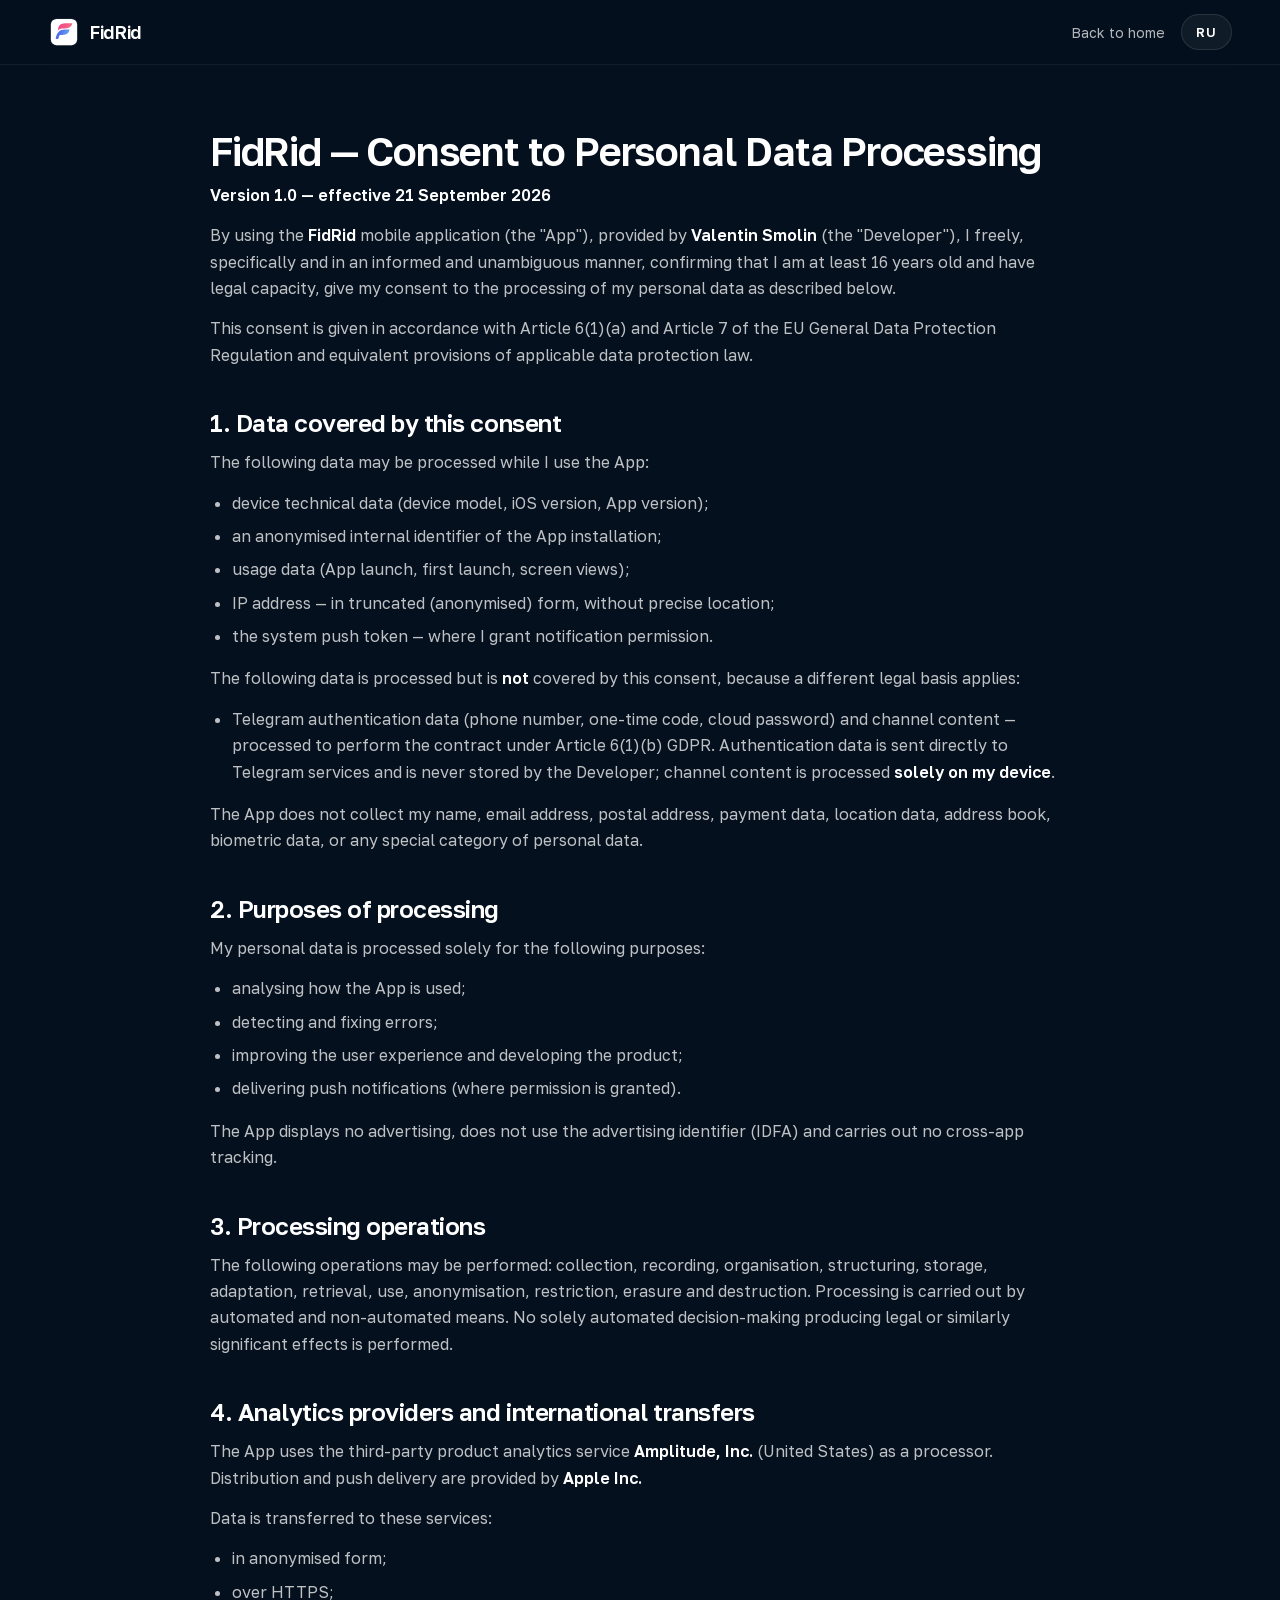
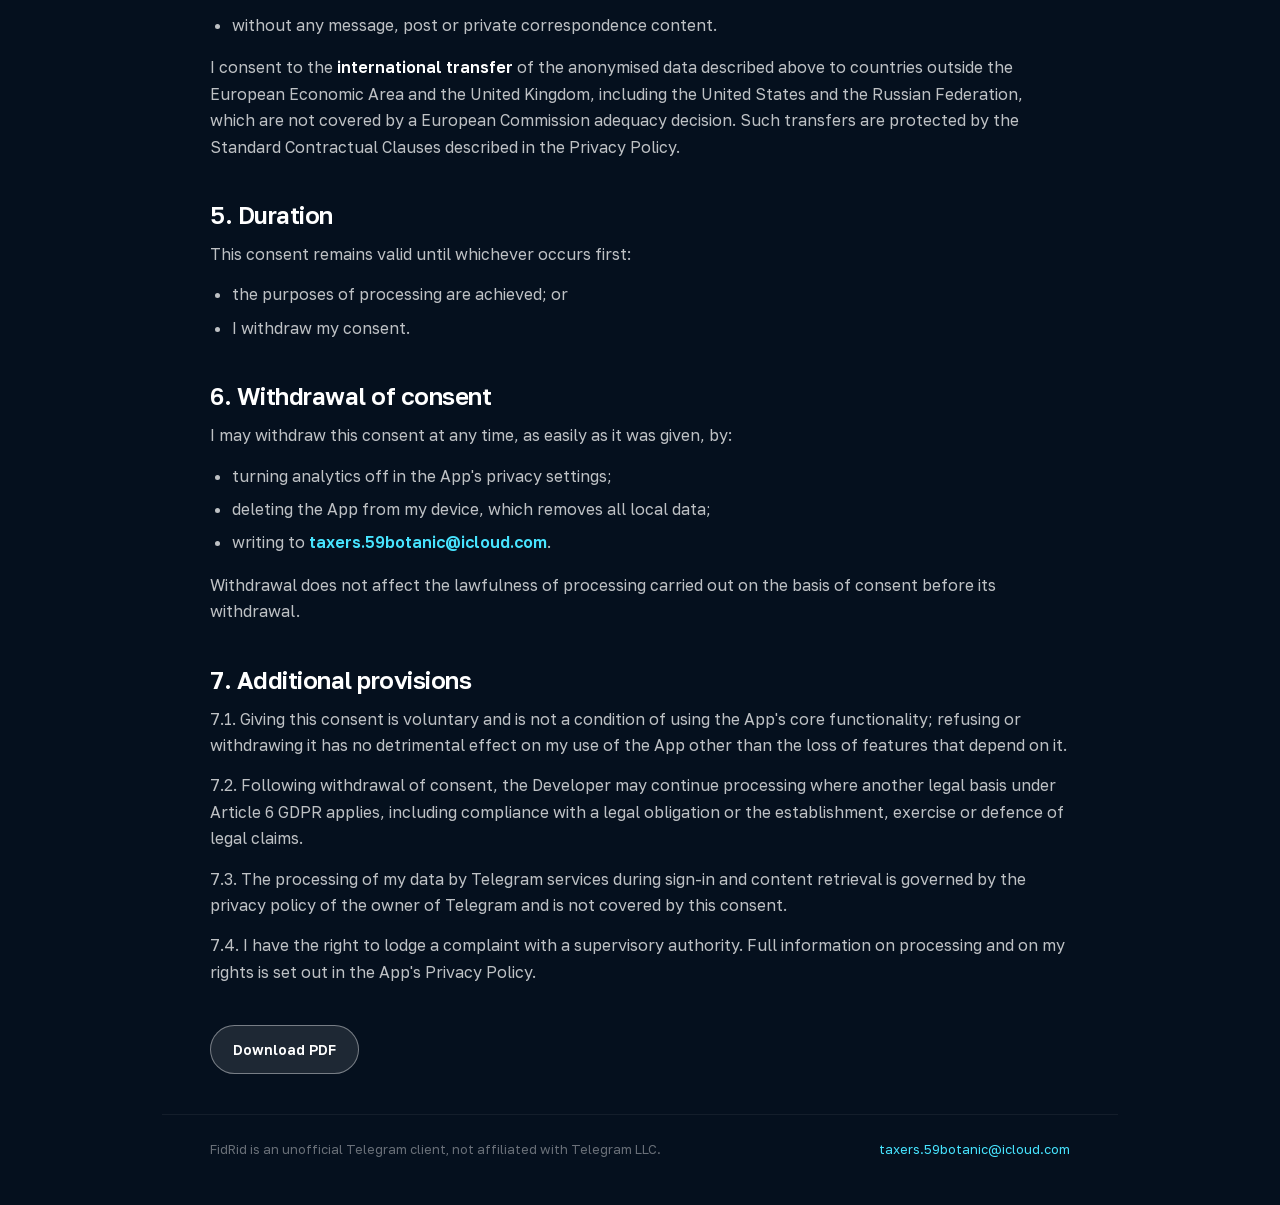
==== legal/consent/index.html @ d770ea28 "feat: страницы юридических документов и контакт поддержки Документы теперь не только PDF, но и стран" ====
<!DOCTYPE html>
<html lang="ru">
<head>
<meta charset="utf-8">
<meta name="viewport" content="width=device-width, initial-scale=1">
<title>Согласие на обработку персональных данных - FidRid</title>
<script>window.__fidridTitles = { ru: "Согласие на обработку персональных данных - FidRid", en: "FidRid — Consent to Personal Data Processing" };</script>
<meta name="description" content="Согласие на обработку персональных данных">
<meta name="theme-color" content="#05101E">
<meta name="robots" content="index, follow">
<link rel="canonical" href="https://svalia.github.io/fidrid-landing/legal/consent/">
<link rel="icon" type="image/svg+xml" href="../../assets/favicon.svg">
<link rel="icon" type="image/png" sizes="32x32" href="../../assets/favicon-32.png">
<link rel="apple-touch-icon" sizes="180x180" href="../../assets/apple-touch-icon.png">

<script>
// Выбор языка до первой отрисовки, ключ общий с лендингом
(function () {
  var saved = null;
  try { saved = localStorage.getItem('fidrid-lang'); } catch (e) {}
  if (saved !== 'ru' && saved !== 'en') saved = null;
  var nav = (navigator.languages && navigator.languages[0]) || navigator.language || 'ru';
  window.__fidridLang = saved || (/^ru/i.test(nav) ? 'ru' : 'en');
  document.documentElement.lang = window.__fidridLang;
})();
</script>

<link rel="stylesheet" href="../../css/golos-embed.css">
<link rel="stylesheet" href="../../css/tokens/colors.css">
<link rel="stylesheet" href="../../css/tokens/typography.css">
<link rel="stylesheet" href="../../css/tokens/layout.css">
<link rel="stylesheet" href="../legal.css">
</head>
<body>

<header>
  <a class="brand" href="../../">
    <img src="../../assets/favicon.svg" alt="" width="32" height="32">
    <span>FidRid</span>
  </a>
  <nav>
    <a class="back" href="../../" data-t="back">На главную</a>
    <button type="button" id="lang-toggle" data-nolang="1">EN</button>
  </nav>
</header>

<main>
  <article data-lang="ru">
<h1>Согласие на обработку персональных данных</h1>
<p><strong>Редакция от 21 сентября 2026 г. Версия 1.0</strong></p>
<p>Я, используя мобильное приложение <strong>FidRid</strong> (далее — «Приложение»), предоставляемое физическим лицом <strong>Смолиным Валентином Владимировичем</strong> (далее — «Оператор»), действуя свободно, своей волей и в своём интересе, подтверждая свою дееспособность и достижение возраста 16 лет, даю согласие Оператору на обработку моих персональных данных в соответствии со статьёй 9 Федерального закона Российской Федерации от 27.07.2006 № 152-ФЗ «О персональных данных».</p>
<h2>1. Персональные данные, на обработку которых даётся согласие</h2>
<p>В рамках использования Приложения могут обрабатываться следующие данные:</p>
<ul>
<li>технические данные устройства (модель устройства, версия iOS, версия Приложения);</li>
<li>обезличенный внутренний идентификатор установки Приложения;</li>
<li>данные об использовании Приложения (факт запуска, первый запуск, открытие экранов);</li>
<li>IP-адрес — в обезличенном (усечённом) виде, без точного определения местоположения;</li>
<li>системный push-токен — при предоставлении разрешения на уведомления;</li>
<li>данные авторизации в аккаунте Telegram (номер телефона, одноразовый код подтверждения, облачный пароль при двухфакторной защите) — передаются непосредственно сервисам Telegram и Оператором <strong>не сохраняются</strong>;</li>
<li>содержимое каналов, на которые я подписан, и мои настройки ленты — обрабатываются <strong>исключительно локально на моём устройстве</strong> и Оператору не передаются.</li>
</ul>
<p>Приложение не собирает имя, фамилию, адрес электронной почты, почтовый адрес, платёжные данные, данные геолокации, адресную книгу, биометрические данные и специальные категории персональных данных.</p>
<h2>2. Цели обработки персональных данных</h2>
<p>Персональные данные обрабатываются исключительно в следующих целях:</p>
<ul>
<li>обеспечение работы и функциональности Приложения, включая авторизацию и формирование ленты каналов;</li>
<li>анализ использования Приложения;</li>
<li>выявление и исправление ошибок;</li>
<li>улучшение пользовательского опыта и развитие продукта;</li>
<li>доставка push-уведомлений (при наличии разрешения).</li>
</ul>
<p>Приложение не показывает рекламу, не использует рекламный идентификатор IDFA и не осуществляет межприложенческого отслеживания.</p>
<h2>3. Действия с персональными данными</h2>
<p>В ходе обработки могут совершаться следующие действия: сбор, запись, систематизация, накопление, хранение, уточнение (обновление, изменение), извлечение, использование, обезличивание, блокирование, удаление, уничтожение.</p>
<p>Обработка осуществляется как с использованием средств автоматизации, так и без их использования.</p>
<h2>4. Аналитика и третьи лица</h2>
<p>Приложение использует сторонний сервис продуктовой аналитики <strong>Amplitude, Inc.</strong> (США). Распространение Приложения и доставка push-уведомлений обеспечиваются <strong>Apple Inc.</strong></p>
<p>Передача данных указанным сервисам осуществляется:</p>
<ul>
<li>в обезличенном виде;</li>
<li>по защищённому протоколу HTTPS;</li>
<li>без передачи содержимого сообщений, публикаций и личной переписки.</li>
</ul>
<p>Настоящим я также даю согласие на <strong>трансграничную передачу</strong> обезличенных данных на территорию иностранных государств, включая США, в объёме, указанном выше.</p>
<h2>5. Срок действия согласия</h2>
<p>Согласие действует до момента:</p>
<ul>
<li>достижения целей обработки персональных данных; либо</li>
<li>отзыва согласия мною —</li>
</ul>
<p>в зависимости от того, что наступит раньше.</p>
<h2>6. Отзыв согласия</h2>
<p>Я вправе отозвать настоящее согласие в любой момент, направив запрос на электронную почту: <strong><a href="mailto:taxers.59botanic@icloud.com">taxers.59botanic@icloud.com</a></strong></p>
<p>Я также вправе прекратить обработку самостоятельно:</p>
<ul>
<li>отключив аналитику в настройках Приложения;</li>
<li>завершив сессию в настройках Приложения или в списке активных сессий Telegram;</li>
<li>удалив Приложение с устройства — это влечёт удаление всех локальных данных.</li>
</ul>
<h2>7. Дополнительные условия</h2>
<p>7.1. В случае отзыва согласия Оператор вправе продолжить обработку данных без согласия субъекта при наличии оснований, предусмотренных частями 2–11 статьи 6, частью 2 статьи 10 и частью 2 статьи 11 Федерального закона № 152-ФЗ.</p>
<p>7.2. Обработка моих данных сервисами Telegram при авторизации и получении содержимого каналов регулируется политикой конфиденциальности правообладателя Telegram и не является предметом настоящего согласия.</p>
<p>7.3. Подробные сведения об обработке персональных данных содержатся в Политике конфиденциальности Приложения.</p>
  </article>
  <article data-lang="en" hidden>
<h1>FidRid — Consent to Personal Data Processing</h1>
<p><strong>Version 1.0 — effective 21 September 2026</strong></p>
<p>By using the <strong>FidRid</strong> mobile application (the &quot;App&quot;), provided by <strong>Valentin Smolin</strong> (the &quot;Developer&quot;), I freely, specifically and in an informed and unambiguous manner, confirming that I am at least 16 years old and have legal capacity, give my consent to the processing of my personal data as described below.</p>
<p>This consent is given in accordance with Article 6(1)(a) and Article 7 of the EU General Data Protection Regulation and equivalent provisions of applicable data protection law.</p>
<h2>1. Data covered by this consent</h2>
<p>The following data may be processed while I use the App:</p>
<ul>
<li>device technical data (device model, iOS version, App version);</li>
<li>an anonymised internal identifier of the App installation;</li>
<li>usage data (App launch, first launch, screen views);</li>
<li>IP address — in truncated (anonymised) form, without precise location;</li>
<li>the system push token — where I grant notification permission.</li>
</ul>
<p>The following data is processed but is <strong>not</strong> covered by this consent, because a different legal basis applies:</p>
<ul>
<li>Telegram authentication data (phone number, one-time code, cloud password) and channel content — processed to perform the contract under Article 6(1)(b) GDPR. Authentication data is sent directly to Telegram services and is never stored by the Developer; channel content is processed <strong>solely on my device</strong>.</li>
</ul>
<p>The App does not collect my name, email address, postal address, payment data, location data, address book, biometric data, or any special category of personal data.</p>
<h2>2. Purposes of processing</h2>
<p>My personal data is processed solely for the following purposes:</p>
<ul>
<li>analysing how the App is used;</li>
<li>detecting and fixing errors;</li>
<li>improving the user experience and developing the product;</li>
<li>delivering push notifications (where permission is granted).</li>
</ul>
<p>The App displays no advertising, does not use the advertising identifier (IDFA) and carries out no cross-app tracking.</p>
<h2>3. Processing operations</h2>
<p>The following operations may be performed: collection, recording, organisation, structuring, storage, adaptation, retrieval, use, anonymisation, restriction, erasure and destruction. Processing is carried out by automated and non-automated means. No solely automated decision-making producing legal or similarly significant effects is performed.</p>
<h2>4. Analytics providers and international transfers</h2>
<p>The App uses the third-party product analytics service <strong>Amplitude, Inc.</strong> (United States) as a processor. Distribution and push delivery are provided by <strong>Apple Inc.</strong></p>
<p>Data is transferred to these services:</p>
<ul>
<li>in anonymised form;</li>
<li>over HTTPS;</li>
<li>without any message, post or private correspondence content.</li>
</ul>
<p>I consent to the <strong>international transfer</strong> of the anonymised data described above to countries outside the European Economic Area and the United Kingdom, including the United States and the Russian Federation, which are not covered by a European Commission adequacy decision. Such transfers are protected by the Standard Contractual Clauses described in the Privacy Policy.</p>
<h2>5. Duration</h2>
<p>This consent remains valid until whichever occurs first:</p>
<ul>
<li>the purposes of processing are achieved; or</li>
<li>I withdraw my consent.</li>
</ul>
<h2>6. Withdrawal of consent</h2>
<p>I may withdraw this consent at any time, as easily as it was given, by:</p>
<ul>
<li>turning analytics off in the App&#x27;s privacy settings;</li>
<li>deleting the App from my device, which removes all local data;</li>
<li>writing to <strong><a href="mailto:taxers.59botanic@icloud.com">taxers.59botanic@icloud.com</a></strong>.</li>
</ul>
<p>Withdrawal does not affect the lawfulness of processing carried out on the basis of consent before its withdrawal.</p>
<h2>7. Additional provisions</h2>
<p>7.1. Giving this consent is voluntary and is not a condition of using the App&#x27;s core functionality; refusing or withdrawing it has no detrimental effect on my use of the App other than the loss of features that depend on it.</p>
<p>7.2. Following withdrawal of consent, the Developer may continue processing where another legal basis under Article 6 GDPR applies, including compliance with a legal obligation or the establishment, exercise or defence of legal claims.</p>
<p>7.3. The processing of my data by Telegram services during sign-in and content retrieval is governed by the privacy policy of the owner of Telegram and is not covered by this consent.</p>
<p>7.4. I have the right to lodge a complaint with a supervisory authority. Full information on processing and on my rights is set out in the App&#x27;s Privacy Policy.</p>
  </article>

  <p class="download">
    <a id="pdf-link" href="../Consent_to_Personal_Data_Processing_Ru.pdf" target="_blank" rel="noopener" data-t="pdf">
      Скачать PDF
    </a>
  </p>
</main>

<footer>
  <span data-t="disclaimer">FidRid — неофициальный клиент Telegram, не связанный с Telegram LLC.</span>
  <a href="mailto:taxers.59botanic@icloud.com">taxers.59botanic@icloud.com</a>
</footer>

<script src="../legal.js"></script>
</body>
</html>
---- css/golos-embed.css ----
/* Golos Text (variable) — embedded subsets, no external deps */
@font-face{font-family:'Golos Text';font-style:normal;font-weight:400 900;font-display:swap;src:url([data-uri]) format('woff2');unicode-range:U+0460-052F, U+1C80-1C8A, U+20B4, U+2DE0-2DFF, U+A640-A69F, U+FE2E-FE2F;}
@font-face{font-family:'Golos Text';font-style:normal;font-weight:400 900;font-display:swap;src:url([data-uri]) format('woff2');unicode-range:U+0301, U+0400-045F, U+0490-0491, U+04B0-04B1, U+2116;}
@font-face{font-family:'Golos Text';font-style:normal;font-weight:400 900;font-display:swap;src:url([data-uri]) format('woff2');unicode-range:U+0100-02BA, U+02BD-02C5, U+02C7-02CC, U+02CE-02D7, U+02DD-02FF, U+0304, U+0308, U+0329, U+1D00-1DBF, U+1E00-1E9F, U+1EF2-1EFF, U+2020, U+20A0-20AB, U+20AD-20C0, U+2113, U+2C60-2C7F, U+A720-A7FF;}
@font-face{font-family:'Golos Text';font-style:normal;font-weight:400 900;font-display:swap;src:url([data-uri]) format('woff2');unicode-range:U+0000-00FF, U+0131, U+0152-0153, U+02BB-02BC, U+02C6, U+02DA, U+02DC, U+0304, U+0308, U+0329, U+2000-206F, U+20AC, U+2122, U+2191, U+2193, U+2212, U+2215, U+FEFF, U+FFFD;}
---- css/tokens/colors.css ----
/* ============================================================
   tokens/colors.css — Dark Keynote palette
   Base hues, text ramps, glass surfaces, borders, gradients
   ============================================================ */
:root {
  /* base canvas */
  --bg:            #05101E;   /* primary near-black navy */
  --bg-2:          #060d18;   /* deeper panel navy */

  /* text ramp (white @ descending alpha) */
  --text:          #FFFFFF;
  --text-muted:    rgba(255,255,255,.70);
  --text-subtle:   rgba(255,255,255,.45);
  --text-faint:    rgba(255,255,255,.30);
  --slate:         #728496;   /* cool grey for neutral marks */
  --main:          #2AB2F2;   /* legacy primary */

  /* accent hues */
  --cyan:          #00C6FF;
  --cyan-2:        #47E4FF;
  --blue:          #5282FF;
  --blue-2:        #2596FF;
  --purple:        #9D8BE7;
  --purple-bright: #6624FA;
  --purple-soft:   #C39AF8;
  --lilac:         #E9D7F6;
  --deep-purple:   #3C1581;
  --green:         #2BFDCC;   /* "go" / success / target paths */
  --danger:        #FF5A5A;

  /* glass surfaces — white @ low alpha over the navy canvas */
  --surface-1:     rgba(255,255,255,.10);
  --surface-2:     rgba(255,255,255,.05);
  --surface-3:     rgba(255,255,255,.025);

  /* borders — white @ alpha, strong → faint */
  --border:        rgba(255,255,255,.40);
  --border-soft:   rgba(255,255,255,.10);
  --border-faint:  rgba(255,255,255,.06);
  --glow-purple:   rgba(191,128,255,.20);

  /* signature gradients */
  --grad-headline:      linear-gradient(46deg, #FFF 0%, #FFF 28%, #0476E1 64%, #00D9FF 100%); /* @kind color */
  --grad-headline-rich: linear-gradient(46deg, #0476E1 0%, #00D9FF 33%, #2596FF 67%, #47E4FF 100%); /* @kind color */
  --grad-cta:           linear-gradient(315deg, #2BFDCC 0%, #00C6FF 47.56%, #006AFF 100%); /* @kind color */
  --grad-cta-46:        linear-gradient(46deg, #0476E1 0%, #00D9FF 100%); /* @kind color */
  --grad-section:       linear-gradient(134deg, #E9D7F6 0%, #6624FA 47.29%, #00D8FF 100%); /* @kind color */
  --grad-purple:        linear-gradient(315deg, #9983E8 0%, #7036F6 100%); /* @kind color */
  --grad-stat:          linear-gradient(56deg, #3770ED 5%, #47C9FA 84%); /* @kind color */
  --grad-muted:         linear-gradient(135deg, #C6C6D2 0%, #9192A6 100%); /* @kind color */
}
---- css/tokens/typography.css ----
/* ============================================================
   tokens/typography.css — type families
   Golos Text (variable) is the brand face; embedded in golos-embed.css
   Fallbacks name the internal SB Sans faces, then system.
   ============================================================ */
:root {
  --font-display: "Golos Text", "SB Sans Display", Roboto, system-ui, sans-serif;
  --font-text:    "Golos Text", "SB Sans Text", Roboto, system-ui, sans-serif;

  /* weights actually used across the deck system */
  --fw-regular:  400; /* @kind font */
  --fw-medium:   500; /* @kind font */
  --fw-semibold: 600; /* @kind font */
  --fw-bold:     700; /* @kind font */
  --fw-black:    800; /* @kind font */
}
---- css/tokens/layout.css ----
/* ============================================================
   tokens/layout.css — content width & responsive gutter
   ============================================================ */
:root {
  --maxw: 1240px;                  /* default content column */
  --maxw-wide: 1480px;             /* wide schema / app frames */
  --pad:  clamp(20px, 5vw, 80px);  /* page side padding */
}
---- legal/legal.css ----
/* Оформление страниц с юридическими документами.

   Цвета и шрифт берутся из токенов дизайн-системы лендинга, но вёрстка здесь
   своя: это длинный текст, которому нужна колонка комфортной ширины, крупный
   межстрочный интервал и таблицы, не ломающие страницу на телефоне.
*/

html, body {
  margin: 0;
  background: var(--bg, #05101E);
  color: var(--text, #fff);
  font-family: var(--font-text), 'Golos Text', system-ui, sans-serif;
  -webkit-text-size-adjust: 100%;
}

a { color: var(--cyan-2, #47E4FF); text-decoration: none; }
a:hover { color: #fff; }

/* Шапка */
header {
  position: sticky;
  top: 0;
  z-index: 10;
  display: flex;
  align-items: center;
  justify-content: space-between;
  gap: 16px;
  padding: 14px clamp(16px, 4vw, 48px);
  background: rgba(5, 16, 30, .82);
  backdrop-filter: blur(22px);
  border-bottom: 1px solid var(--border-faint, rgba(255,255,255,.06));
}

.brand {
  display: flex;
  align-items: center;
  gap: 10px;
  color: #fff;
  font-family: var(--font-display), 'Golos Text', system-ui, sans-serif;
  font-weight: 600;
  font-size: 18px;
  letter-spacing: -.02em;
}
.brand img { border-radius: 9px; display: block; }

header nav { display: flex; align-items: center; gap: 16px; }
header nav .back { font-size: 14px; color: rgba(255, 255, 255, .7); }
header nav .back:hover { color: #fff; }

#lang-toggle {
  cursor: pointer;
  font-family: var(--font-display), 'Golos Text', system-ui, sans-serif;
  font-weight: 600;
  font-size: 13px;
  letter-spacing: .06em;
  color: #fff;
  padding: 9px 14px;
  border-radius: var(--radius-pill, 999px);
  border: 1px solid var(--border-soft, rgba(255,255,255,.10));
  background: var(--surface-2, rgba(255,255,255,.05));
}
#lang-toggle:hover { border-color: rgba(71, 228, 255, .6); }

/* Текст документа */
main {
  max-width: 860px;
  margin: 0 auto;
  padding: clamp(28px, 5vw, 64px) clamp(16px, 4vw, 48px) 40px;
}

h1 {
  margin: 0 0 8px;
  font-family: var(--font-display), 'Golos Text', system-ui, sans-serif;
  font-weight: 600;
  font-size: clamp(26px, 4vw, 40px);
  line-height: 1.12;
  letter-spacing: -.03em;
  text-wrap: balance;
}

h2 {
  margin: 40px 0 12px;
  font-family: var(--font-display), 'Golos Text', system-ui, sans-serif;
  font-weight: 600;
  font-size: clamp(19px, 2.4vw, 24px);
  letter-spacing: -.02em;
}

h3 {
  margin: 28px 0 10px;
  font-family: var(--font-display), 'Golos Text', system-ui, sans-serif;
  font-weight: 600;
  font-size: 17px;
}

p, li {
  font-size: 16px;
  line-height: 1.65;
  color: rgba(255, 255, 255, .74);
}
p { margin: 0 0 14px; }

strong { color: #fff; font-weight: 600; }

ul { margin: 0 0 16px; padding-left: 22px; }
li { margin-bottom: 7px; }

/* Таблицы: на узком экране прокручиваются, а не ломают страницу */
.table-scroll {
  overflow-x: auto;
  margin: 0 0 22px;
  border: 1px solid var(--border-soft, rgba(255,255,255,.10));
  border-radius: 14px;
  background: var(--surface-3, rgba(255,255,255,.025));
}

table { border-collapse: collapse; width: 100%; min-width: 520px; }

th, td {
  padding: 12px 16px;
  text-align: left;
  vertical-align: top;
  font-size: 14.5px;
  line-height: 1.55;
  border-bottom: 1px solid var(--border-faint, rgba(255,255,255,.06));
}

th {
  font-family: var(--font-display), 'Golos Text', system-ui, sans-serif;
  font-weight: 600;
  color: #fff;
  white-space: nowrap;
}

td { color: rgba(255, 255, 255, .72); }
tbody tr:last-child th, tbody tr:last-child td { border-bottom: none; }

/* Кнопка скачивания PDF */
.download { margin: 40px 0 0; }
.download a {
  display: inline-flex;
  align-items: center;
  gap: 9px;
  font-family: var(--font-display), 'Golos Text', system-ui, sans-serif;
  font-weight: 600;
  font-size: 14px;
  color: #fff;
  padding: 12px 22px;
  border-radius: var(--radius-pill, 999px);
  border: 1px solid var(--border, rgba(255,255,255,.40));
  background: var(--surface-1, rgba(255,255,255,.10));
}
.download a:hover { border-color: rgba(71, 228, 255, .6); }

footer {
  max-width: 860px;
  margin: 0 auto;
  padding: 26px clamp(16px, 4vw, 48px) 48px;
  border-top: 1px solid var(--border-faint, rgba(255,255,255,.06));
  display: flex;
  flex-wrap: wrap;
  gap: 12px 24px;
  justify-content: space-between;
  font-size: 13px;
  color: rgba(255, 255, 255, .4);
}

@media (max-width: 560px) {
  header nav .back { display: none; }
}
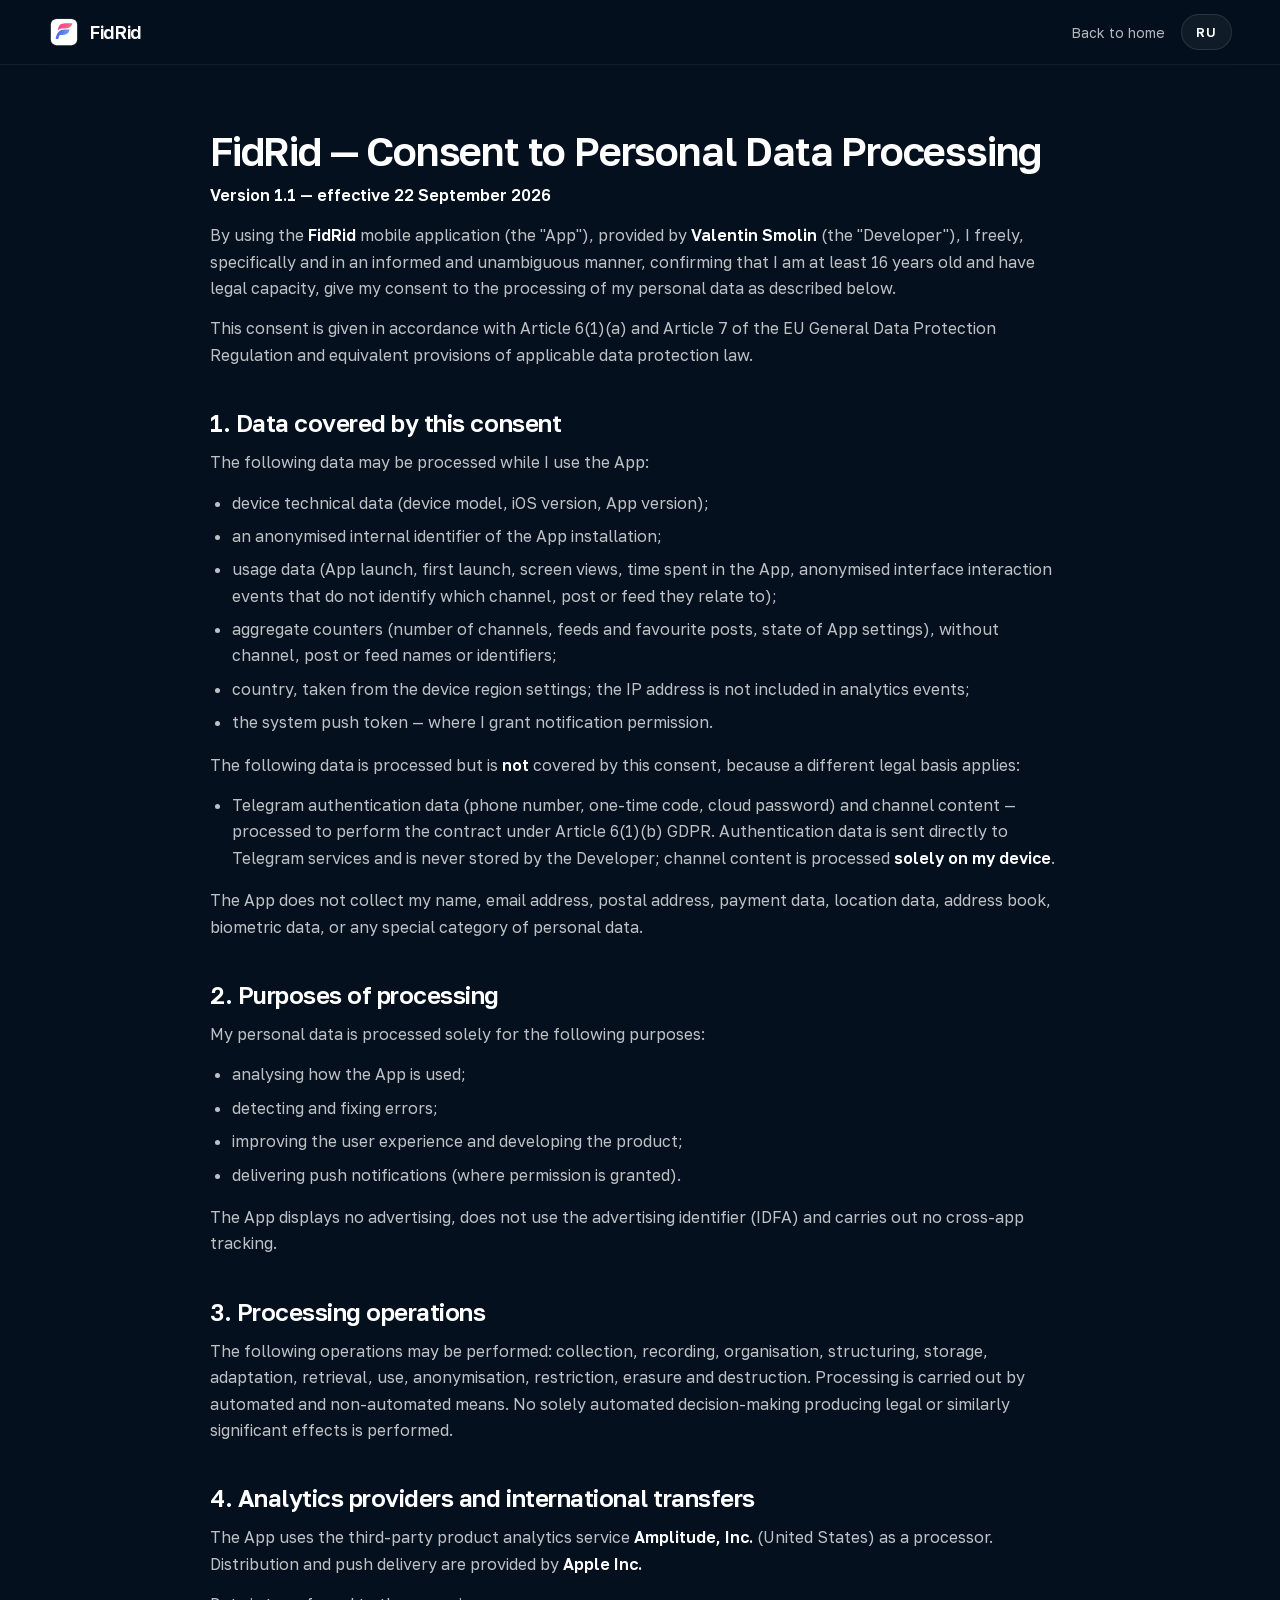
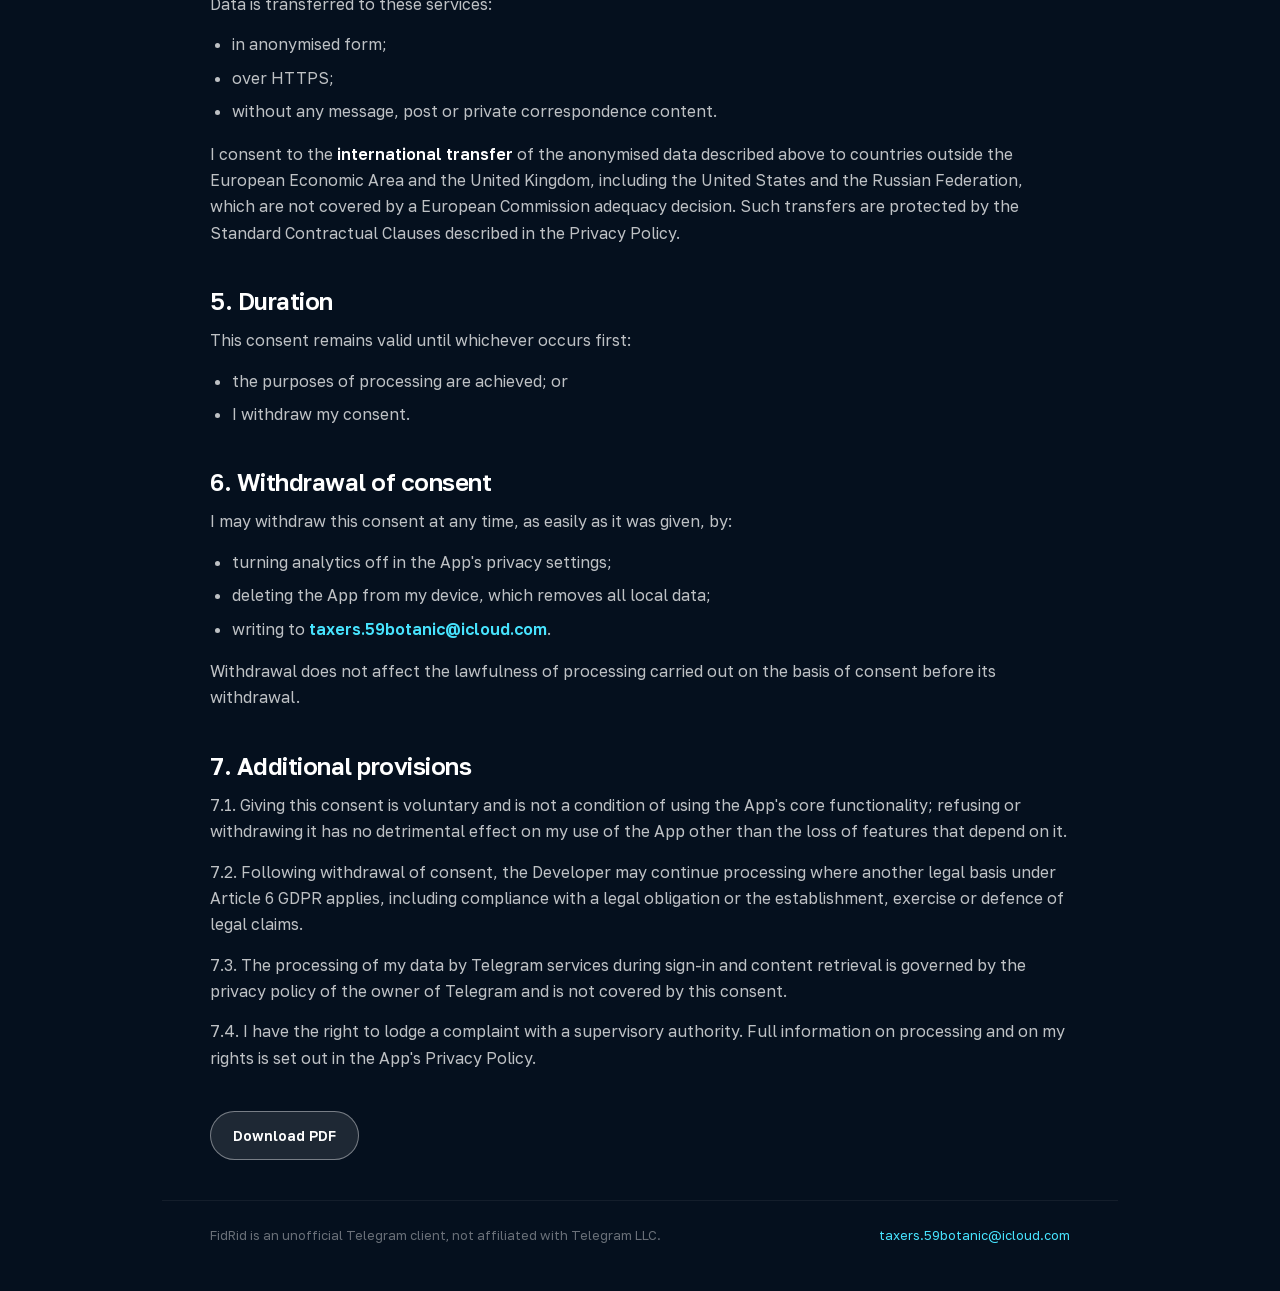
==== commit 16a7e5c4: "feat: expand analytics disclosure in privacy policy and consent (v1.1) The app now sends anonymised " ====
--- a/legal/consent/index.html
+++ b/legal/consent/index.html
@@ -47,18 +47,19 @@
 <main>
   <article data-lang="ru">
 <h1>Согласие на обработку персональных данных</h1>
-<p><strong>Редакция от 21 сентября 2026 г. Версия 1.0</strong></p>
+<p><strong>Редакция от 22 сентября 2026 г. Версия 1.1</strong></p>
 <p>Я, используя мобильное приложение <strong>FidRid</strong> (далее — «Приложение»), предоставляемое физическим лицом <strong>Смолиным Валентином Владимировичем</strong> (далее — «Оператор»), действуя свободно, своей волей и в своём интересе, подтверждая свою дееспособность и достижение возраста 16 лет, даю согласие Оператору на обработку моих персональных данных в соответствии со статьёй 9 Федерального закона Российской Федерации от 27.07.2006 № 152-ФЗ «О персональных данных».</p>
 <h2>1. Персональные данные, на обработку которых даётся согласие</h2>
 <p>В рамках использования Приложения могут обрабатываться следующие данные:</p>
 <ul>
 <li>технические данные устройства (модель устройства, версия iOS, версия Приложения);</li>
 <li>обезличенный внутренний идентификатор установки Приложения;</li>
-<li>данные об использовании Приложения (факт запуска, первый запуск, открытие экранов);</li>
-<li>IP-адрес — в обезличенном (усечённом) виде, без точного определения местоположения;</li>
+<li>данные об использовании Приложения (факт запуска, первый запуск, открытие экранов, продолжительность использования, обезличенные события взаимодействия с интерфейсом без указания, к какому каналу, публикации или ленте они относятся);</li>
+<li>агрегированные счётчики (количество каналов, лент и избранных публикаций, состояние настроек Приложения) без названий и идентификаторов каналов, публикаций и лент;</li>
+<li>страна: по региональным настройкам устройства; IP-адрес в события аналитики не включается;</li>
 <li>системный push-токен — при предоставлении разрешения на уведомления;</li>
 <li>данные авторизации в аккаунте Telegram (номер телефона, одноразовый код подтверждения, облачный пароль при двухфакторной защите) — передаются непосредственно сервисам Telegram и Оператором <strong>не сохраняются</strong>;</li>
-<li>содержимое каналов, на которые я подписан, и мои настройки ленты — обрабатываются <strong>исключительно локально на моём устройстве</strong> и Оператору не передаются.</li>
+<li>содержимое каналов, на которые я подписан, их названия и состав моих лент обрабатываются <strong>исключительно локально на моём устройстве</strong> и Оператору не передаются; в сервис аналитики передаются только агрегированные счётчики, указанные выше.</li>
 </ul>
 <p>Приложение не собирает имя, фамилию, адрес электронной почты, почтовый адрес, платёжные данные, данные геолокации, адресную книгу, биометрические данные и специальные категории персональных данных.</p>
 <h2>2. Цели обработки персональных данных</h2>
@@ -105,7 +106,7 @@
   </article>
   <article data-lang="en" hidden>
 <h1>FidRid — Consent to Personal Data Processing</h1>
-<p><strong>Version 1.0 — effective 21 September 2026</strong></p>
+<p><strong>Version 1.1 — effective 22 September 2026</strong></p>
 <p>By using the <strong>FidRid</strong> mobile application (the &quot;App&quot;), provided by <strong>Valentin Smolin</strong> (the &quot;Developer&quot;), I freely, specifically and in an informed and unambiguous manner, confirming that I am at least 16 years old and have legal capacity, give my consent to the processing of my personal data as described below.</p>
 <p>This consent is given in accordance with Article 6(1)(a) and Article 7 of the EU General Data Protection Regulation and equivalent provisions of applicable data protection law.</p>
 <h2>1. Data covered by this consent</h2>
@@ -113,8 +114,9 @@
 <ul>
 <li>device technical data (device model, iOS version, App version);</li>
 <li>an anonymised internal identifier of the App installation;</li>
-<li>usage data (App launch, first launch, screen views);</li>
-<li>IP address — in truncated (anonymised) form, without precise location;</li>
+<li>usage data (App launch, first launch, screen views, time spent in the App, anonymised interface interaction events that do not identify which channel, post or feed they relate to);</li>
+<li>aggregate counters (number of channels, feeds and favourite posts, state of App settings), without channel, post or feed names or identifiers;</li>
+<li>country, taken from the device region settings; the IP address is not included in analytics events;</li>
 <li>the system push token — where I grant notification permission.</li>
 </ul>
 <p>The following data is processed but is <strong>not</strong> covered by this consent, because a different legal basis applies:</p>
